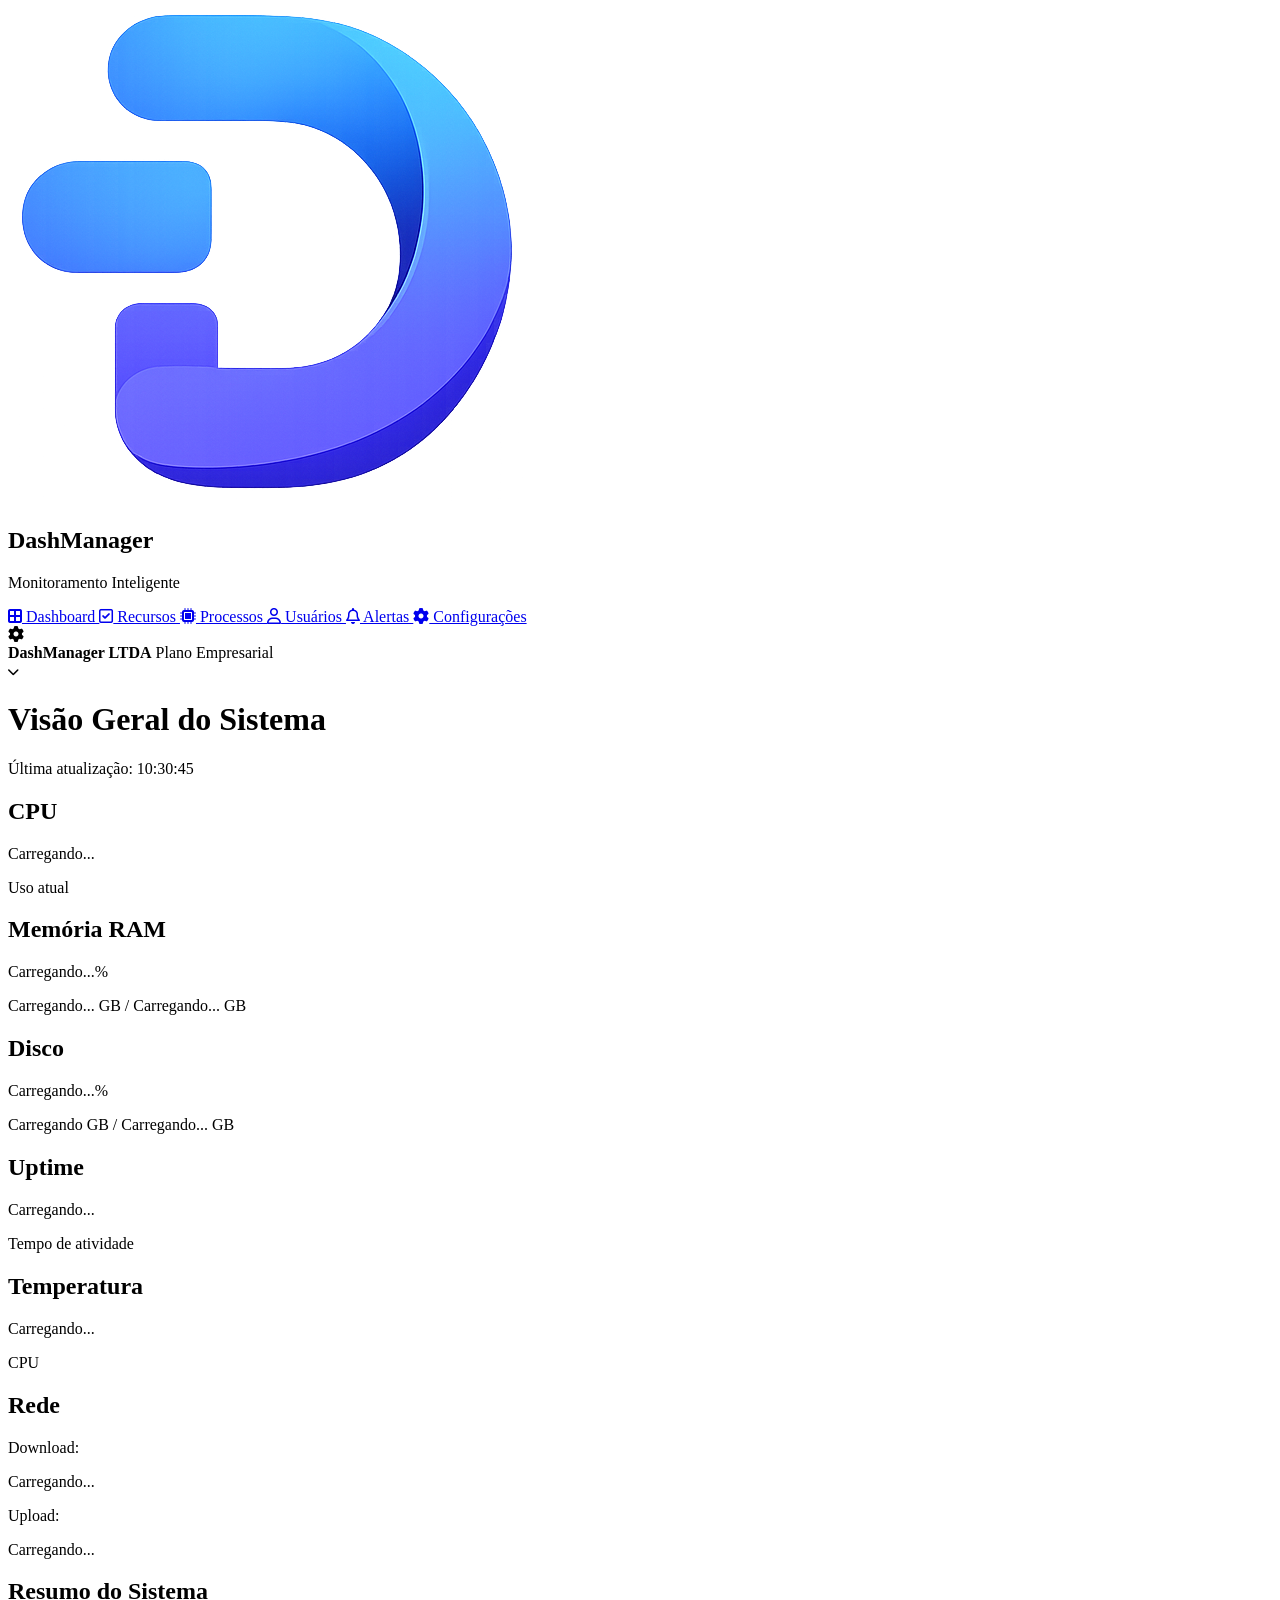
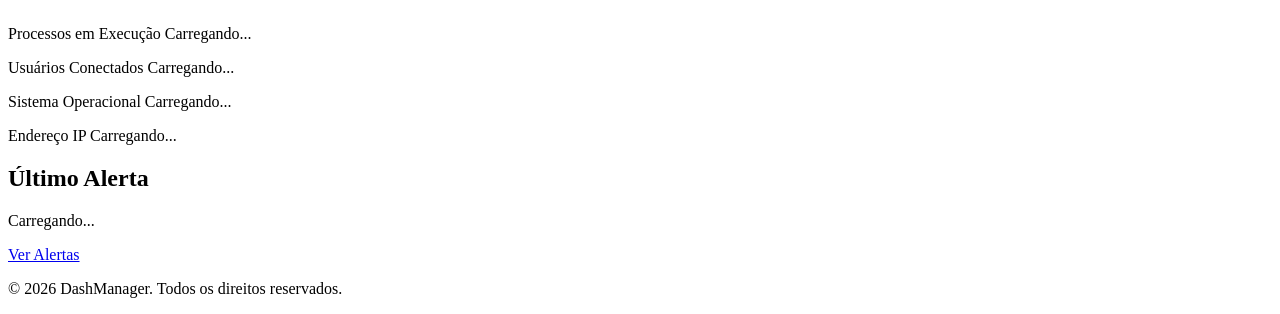
==== Frontend/Dash-Manager/Pages/pg-inicial.html @ f21b5207 "feat: adiciona link para a pagina de processos" ====
<!DOCTYPE html>
<html lang="pt-BR">
<head>
    <meta charset="UTF-8">
    <meta name="viewport" content="width=device-width, initial-scale=1.0">
    <title>Página Inicial</title>
    <link href="https://fonts.googleapis.com/css2?family=Inter:wght@400;500;600;700&display=swap" rel="stylesheet">
    <link href="https://cdnjs.cloudflare.com/ajax/libs/font-awesome/6.0.0/css/all.min.css" rel="stylesheet">
    <link rel="stylesheet" href="../styles/pg-inicial.css">
    <link rel="icon" type="image/x-icon" href="../Images/icondashmanager.ico">
</head>
<body>
    <!-- SIDEBAR (MENU LATERAL) -->
    <aside class="sidebar">
        <div class="logo-container">
            <div class="logo-icon"><img src="../Images/dash-manager-logo.png" alt="Logo-DashManager"></div>
            <div class="logo-text">
                <h1>DashManager</h1>
                <p>Monitoramento Inteligente</p>
            </div>
        </div>
        
        <nav class="nav-menu">
            <a href="pg-inicial.html" class="nav-item active">
                <i class="fa-solid fa-border-all"></i> Dashboard
            </a>
            <a href="#" class="nav-item">
                <i class="fa-regular fa-square-check"></i> Recursos
            </a>
            <a href="pg-processos.html" class="nav-item">
                <i class="fa-solid fa-microchip"></i> Processos
            </a>
            <a href="#" class="nav-item">
                <i class="fa-regular fa-user"></i> Usuários
            </a>
            <!-- MENU ALERTAS ATIVO AQUI -->
            <a href="pg-alertas.html" class="nav-item">
                <i class="fa-regular fa-bell"></i> Alertas
            </a>
            <a href="#" class="nav-item">
                <i class="fa-solid fa-gear"></i> Configurações
            </a>
        </nav>

        <div class="user-profile">
            <i class="fa-solid fa-gear"></i>
            <div>
                <strong>DashManager LTDA</strong>
                <span>Plano Empresarial</span>
            </div>
            <i class="fa-solid fa-chevron-down" style="margin-left: auto; font-size: 12px; color: var(--text-secondary);"></i>
        </div>
    </aside>

    <main class="main-content">
        <header class="main-header">
            <h1>Visão Geral do Sistema</h1>
        </header>

        <div class="top-bar">
        
            <div class="linha"></div>
        
            <p class="atualizacao">
                Última atualização:
                <span id="horaAtualizacao">
                    10:30:45
                </span>
            </p>
        
        </div>

        <section class="container">
            <div class="card">
                <h2 class="title">CPU</h2>
                <p><span id="cpuPercentual">Carregando...</span></p>
                <p>Uso atual</p>
            </div>
            <div class="card">
                <h2 class="title">Memória RAM</h2>
                <p><span id="ramPercentual">Carregando...</span>%</p>
                <p><span id="ramLivre">Carregando...</span> GB / <span id="ramTotal">Carregando...</span> GB</p>
            </div>
            <div class="card">
                <h2 class="title">Disco</h2>
                <p><span id="discoPercentual">Carregando...</span>%</p>
                <p><span id="discoLivre">Carregando</span> GB / <span id="discoTotal">Carregando...</span> GB</p>
            </div>
            <div class="card">
                <h2 class="title">Uptime</h2>
                <p><span id="uptime">Carregando...</span></p>
                <p>Tempo de atividade</p>
            </div>
            <div class="card">
                <h2 class="title">Temperatura</h2>
                <p><span id="temperatura">Carregando...</span></p>
                <p>CPU</p>
            </div>
        </section>

        <section class="container_2">
            <div class="card2">
                <h2 class="title">Rede</h2>
                <p>Download:</p>
                <p><span id="download-Mbps">Carregando...</span></p>
                <p>Upload:</p>
                <p><span id="upload-Mbps">Carregando...</span></p>
            </div>

            <div class="card2">
                <h2 class="title">Resumo do Sistema</h2>
                <p>Processos em Execução <span id="procesos-exec">Carregando...</span></p>
                <p>Usuários Conectados <span id="usuarios-conected">Carregando...</span></p>
                <p>Sistema Operacional <span id="system">Carregando...</span></p>
                <p>Endereço IP <span id="ip">Carregando...</span></p>
            </div>

            <div class="card2">
                <h2 class="title">Último Alerta</h2>
                <p><span id="alert">Carregando...</span></p>
                <a href="pg-alertas.html" class="ver-alertas">Ver Alertas</a>
            </div>
        </section>
        <p class="direitos">© 2026 DashManager. Todos os direitos reservados.</p>
    </main>
    <script src="../Scripts/pg-inicial.js"></script>
</body>
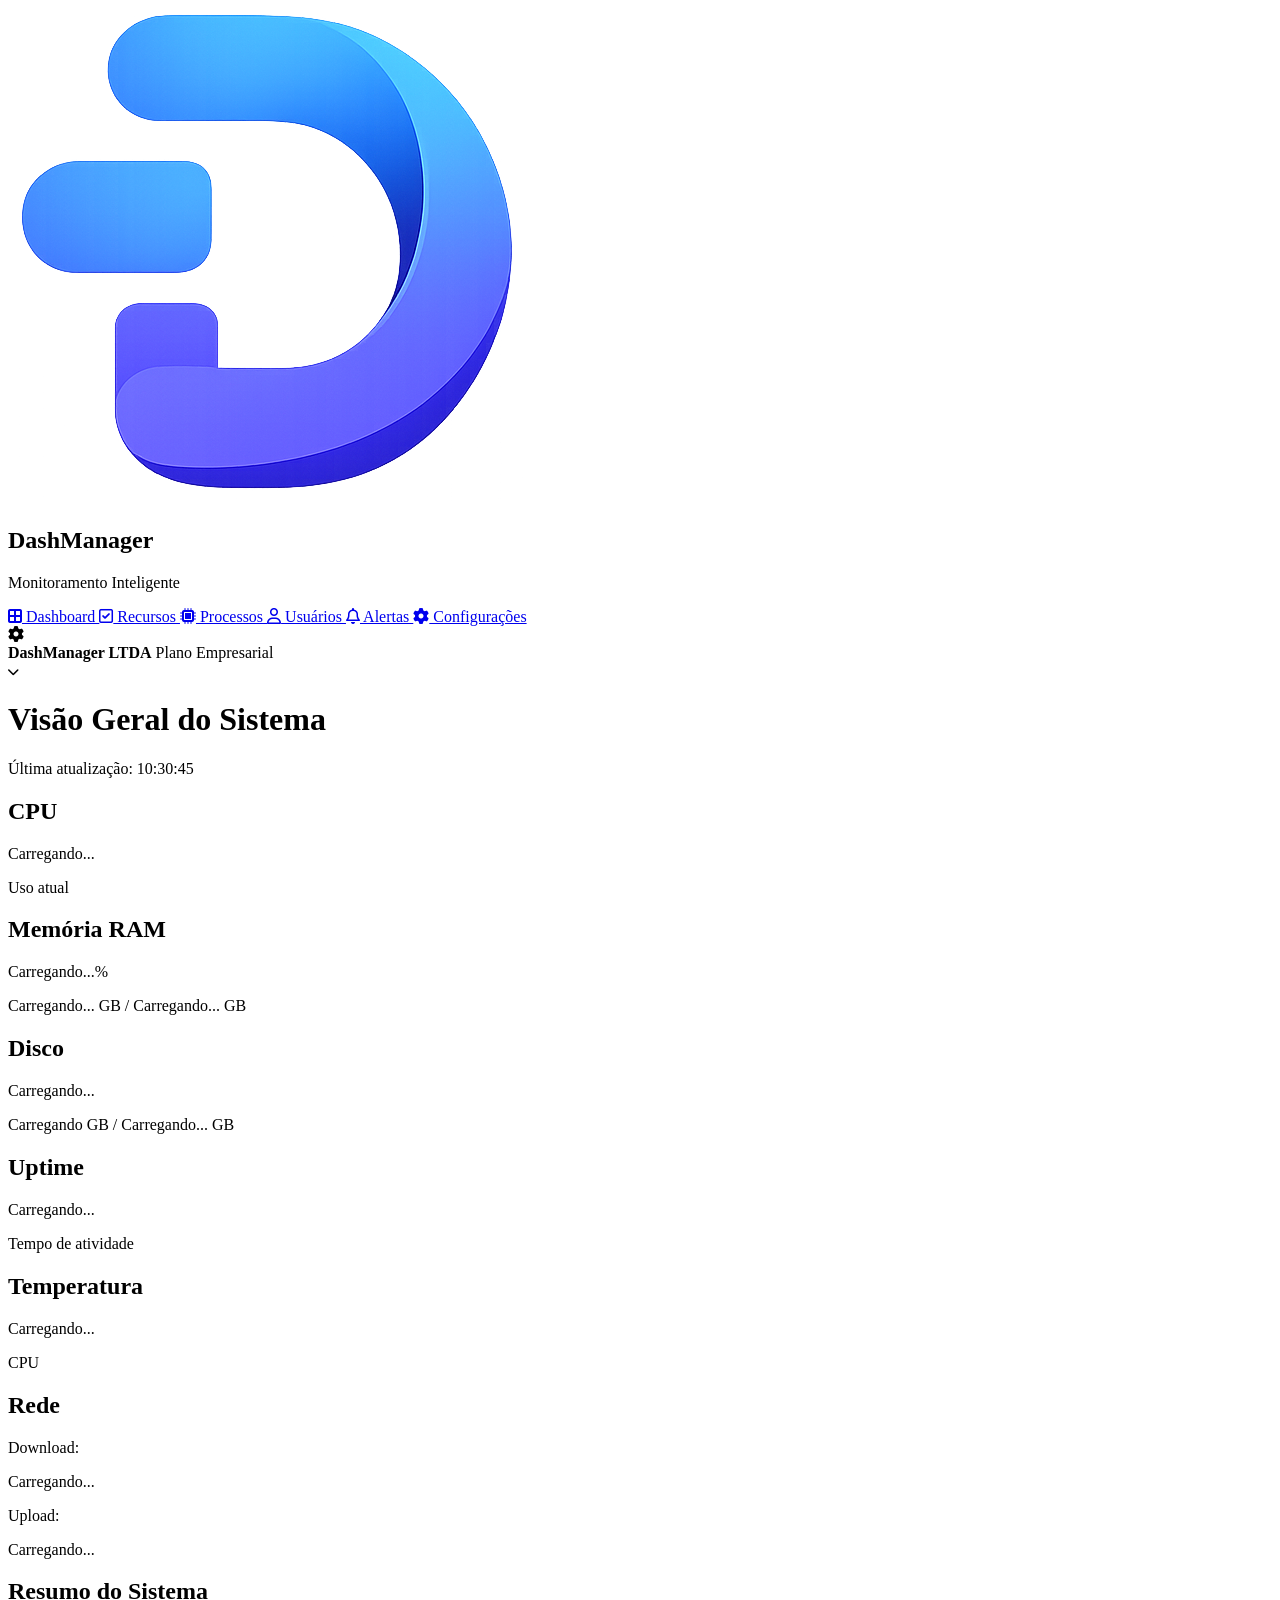
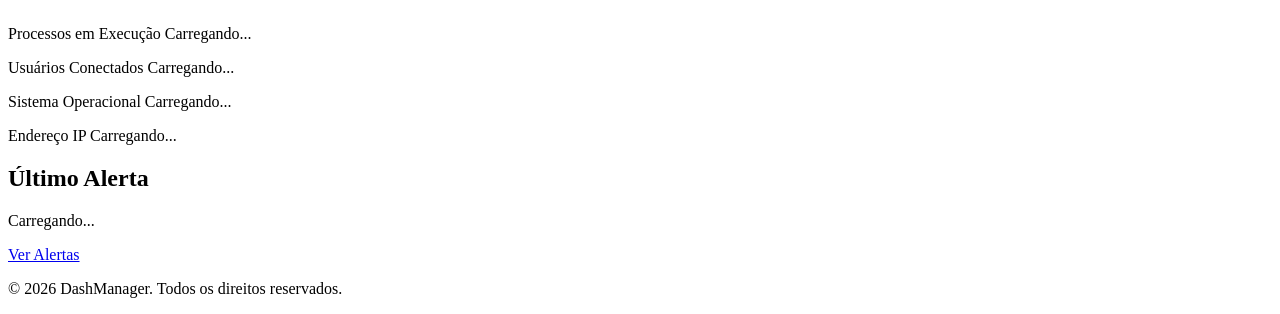
==== commit 1b8b99a9: "feat: meelhora html" ====
--- a/Frontend/Dash-Manager/Pages/pg-inicial.html
+++ b/Frontend/Dash-Manager/Pages/pg-inicial.html
@@ -83,7 +83,7 @@
             </div>
             <div class="card">
                 <h2 class="title">Disco</h2>
-                <p><span id="discoPercentual">Carregando...</span>%</p>
+                <p><span id="discoPercentual">Carregando...</span></p>
                 <p><span id="discoLivre">Carregando</span> GB / <span id="discoTotal">Carregando...</span> GB</p>
             </div>
             <div class="card">
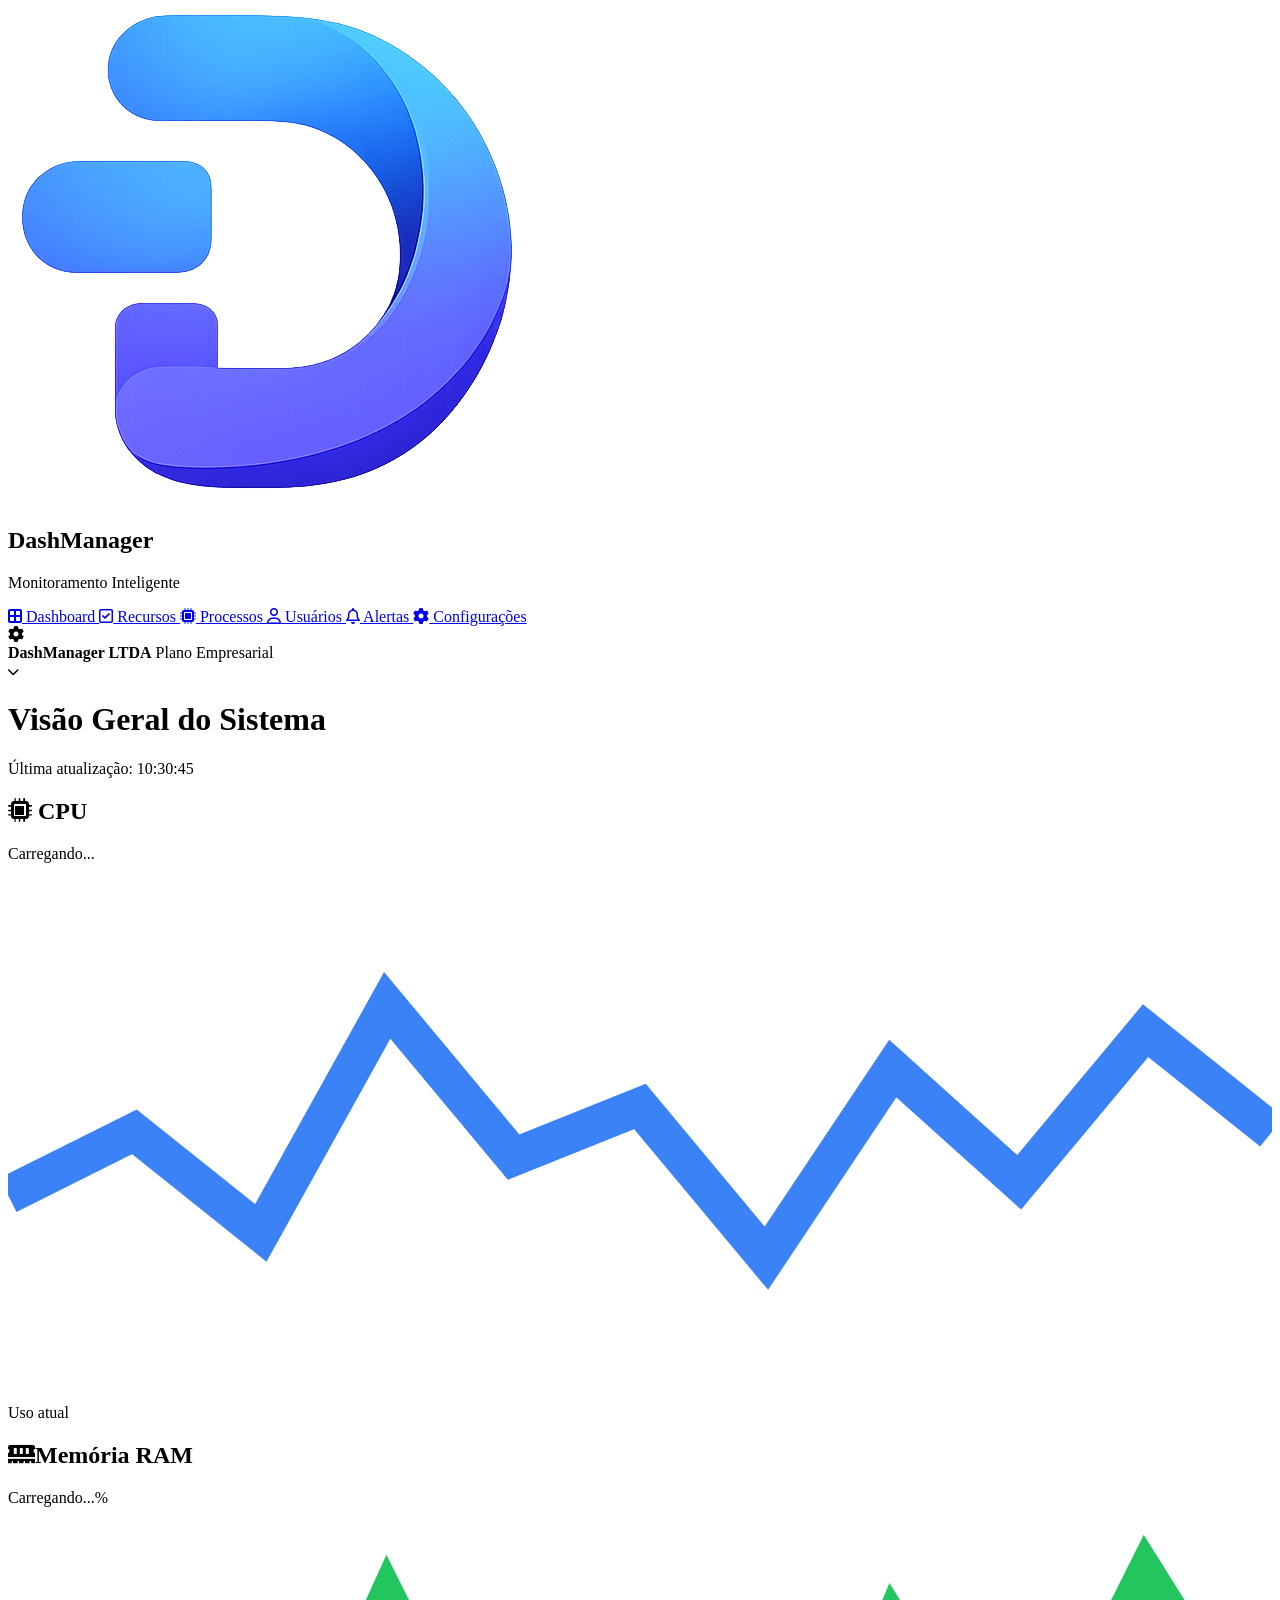
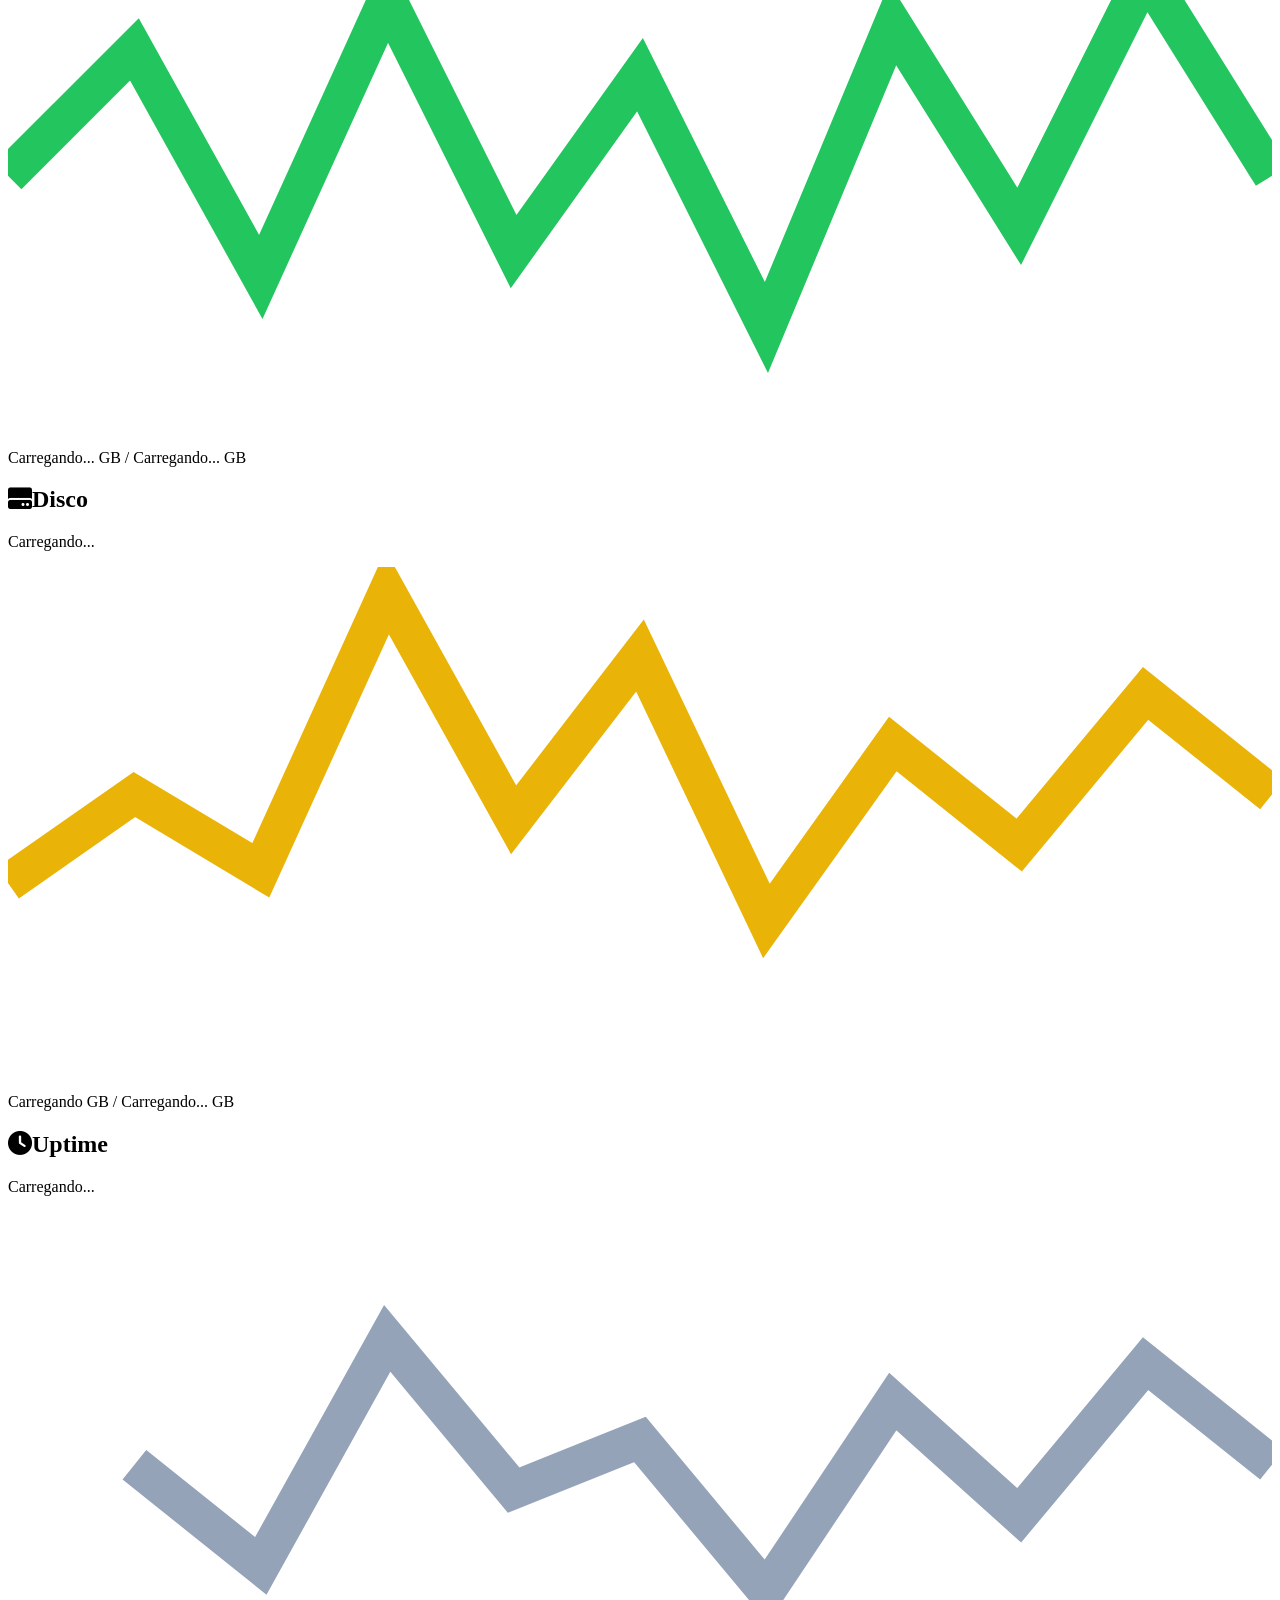
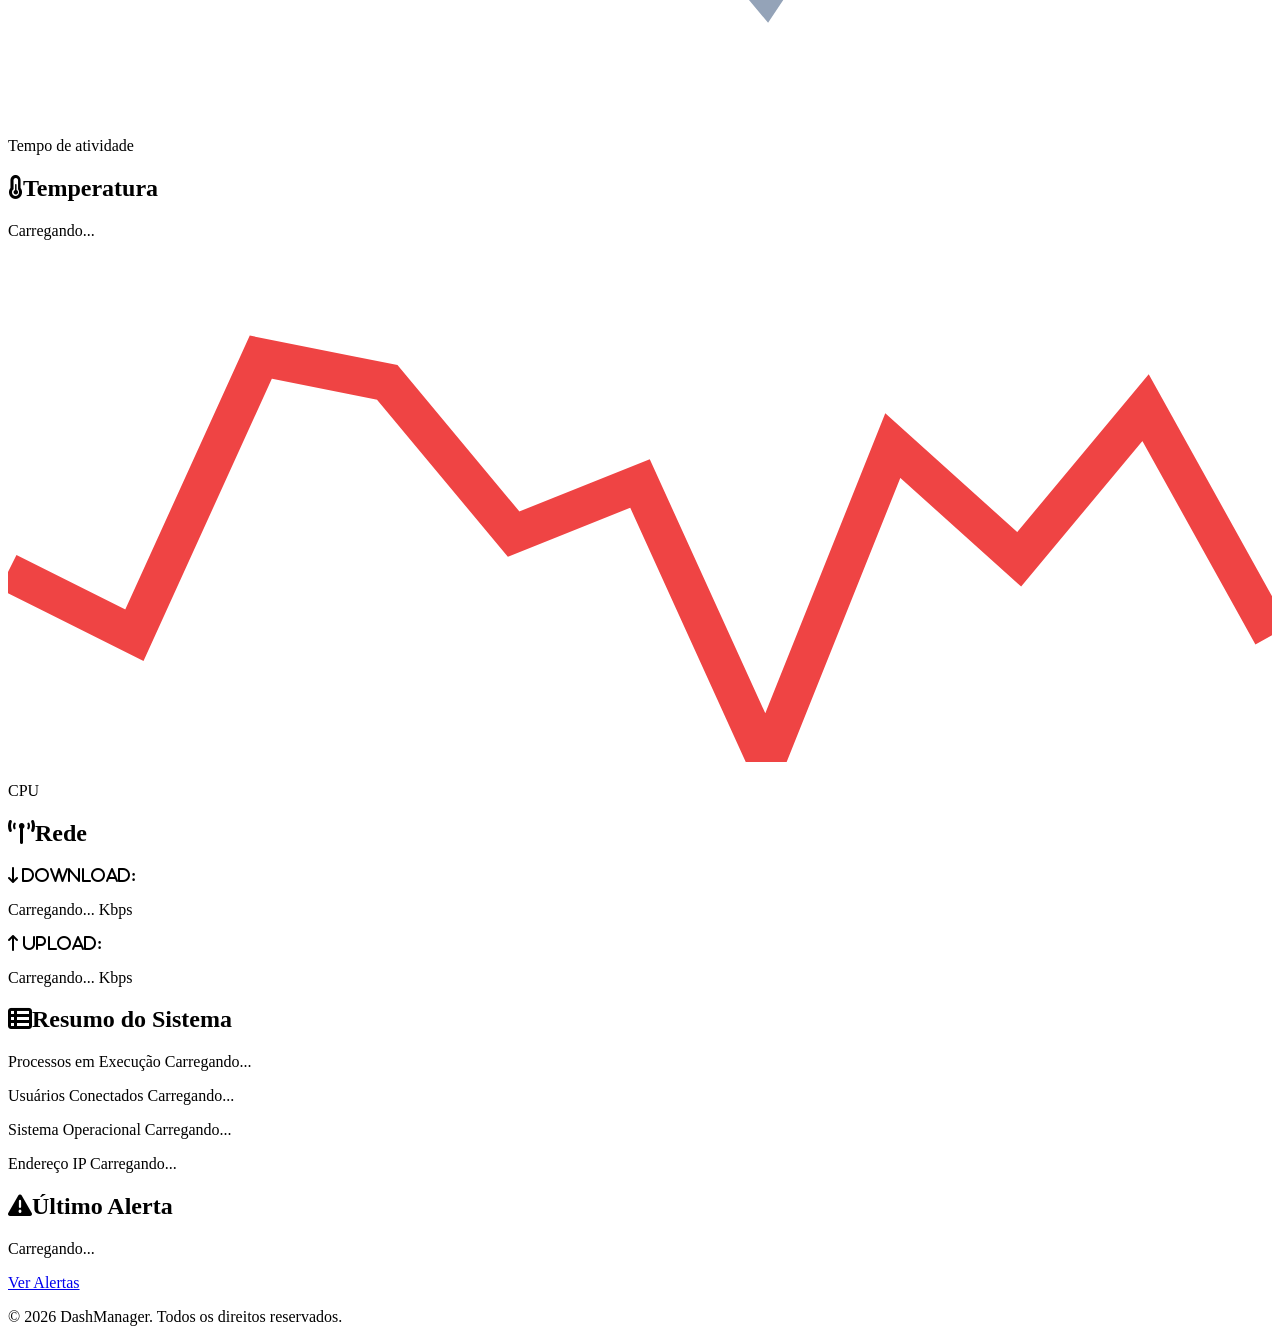
==== commit f91d78b9: "style: melhora estilização da pagina" ====
--- a/Frontend/Dash-Manager/Pages/pg-inicial.html
+++ b/Frontend/Dash-Manager/Pages/pg-inicial.html
@@ -8,6 +8,9 @@
     <link href="https://cdnjs.cloudflare.com/ajax/libs/font-awesome/6.0.0/css/all.min.css" rel="stylesheet">
     <link rel="stylesheet" href="../styles/pg-inicial.css">
     <link rel="icon" type="image/x-icon" href="../Images/icondashmanager.ico">
+    <link rel="preconnect" href="https://fonts.googleapis.com">
+    <link rel="preconnect" href="https://fonts.gstatic.com" crossorigin>
+    <link href="https://fonts.googleapis.com/css2?family=Bebas+Neue&display=swap" rel="stylesheet">
 </head>
 <body>
     <!-- SIDEBAR (MENU LATERAL) -->
@@ -63,7 +66,7 @@
         
             <p class="atualizacao">
                 Última atualização:
-                <span id="horaAtualizacao">
+                <span id="horaAtual">
                     10:30:45
                 </span>
             </p>
@@ -72,43 +75,137 @@
 
         <section class="container">
             <div class="card">
-                <h2 class="title">CPU</h2>
-                <p><span id="cpuPercentual">Carregando...</span></p>
-                <p>Uso atual</p>
-            </div>
-            <div class="card">
-                <h2 class="title">Memória RAM</h2>
-                <p><span id="ramPercentual">Carregando...</span>%</p>
-                <p><span id="ramLivre">Carregando...</span> GB / <span id="ramTotal">Carregando...</span> GB</p>
-            </div>
-            <div class="card">
-                <h2 class="title">Disco</h2>
-                <p><span id="discoPercentual">Carregando...</span></p>
-                <p><span id="discoLivre">Carregando</span> GB / <span id="discoTotal">Carregando...</span> GB</p>
-            </div>
-            <div class="card">
-                <h2 class="title">Uptime</h2>
-                <p><span id="uptime">Carregando...</span></p>
-                <p>Tempo de atividade</p>
-            </div>
-            <div class="card">
-                <h2 class="title">Temperatura</h2>
-                <p><span id="temperatura">Carregando...</span></p>
-                <p>CPU</p>
+                <h2 class="title"><i class="fa-solid fa-microchip"></i> CPU</h2>
+                <p><span class="value" id="cpuPercentual">Carregando...</span></p> 
+
+                <svg class="mini-chart" viewBox="0 0 100 40">
+                    <polyline class="blur-blue" fill="none" stroke="#3b82f6" stroke-width="3" points="
+                            0,25
+                            10,20
+                            20,28
+                            30,10
+                            40,22
+                            50,18
+                            60,30
+                            70,15
+                            80,24
+                            90,12
+                            100,20
+                        " />
+                </svg>
+
+                <p class="sub-title">Uso atual</p>
+                
+                <div class="progress-bar">
+                    <div class="progress-blue" id="cpuBar"></div>
+                </div>
+            </div>
+            <div class="card">
+                <h2 class="title"><i class="fa-solid fa-memory"></i>Memória RAM</h2>
+                <p class="value"><span class="value" id="ramPercentual">Carregando...</span>%</p>
+                <svg class="mini-chart" viewBox="0 0 100 40">
+                    <polyline class="blur-green" fill="none" stroke="#22c55e" stroke-width="3" points="
+                            0,20
+                            10,10
+                            20,28
+                            30,06
+                            40,26
+                            50,12
+                            60,32
+                            70,8
+                            80,24
+                            90,4
+                            100,20
+                        " />
+                </svg>
+                <p class="sub-title"><span id="ramLivre">Carregando...</span> GB / <span id="ramTotal">Carregando...</span> GB</p>
+
+                <div class="progress-bar">
+                    <div class="progress-green" id="ramBar"></div>
+                </div>
+            </div>
+            <div class="card">
+                <h2 class="title"><i class="fa-solid fa-hard-drive"></i>Disco</h2>
+                <p><span class="value" id="discoPercentual">Carregando...</span></p>
+                <svg class="mini-chart" viewBox="0 0 100 40">
+                    <polyline class="blur-yellow" fill="none" stroke="#eab308" stroke-width="3" points="
+                            0,25
+                            10,18
+                            20,24
+                            30,2
+                            40,20
+                            50,7
+                            60,28
+                            70,14
+                            80,22
+                            90,10
+                            100,18
+                        " />
+                </svg>
+                <p class="sub-title"><span id="discoLivre">Carregando</span> GB / <span id="discoTotal">Carregando...</span> GB</p>
+
+                <div class="progress-bar">
+                    <div class="progress-yellow" id="diskBar"></div>
+                </div>
+            </div>
+            <div class="card">
+                <h2 class="title"><i class="fa-solid fa-clock"></i>Uptime</h2>
+                <p><span class="value" id="uptime">Carregando...</span></p>
+                <svg class="mini-chart" viewBox="0 0 100 40">
+                    <polyline class="blur-grey" fill="none" stroke="#94a3b8" stroke-width="3" points="
+                            10,20
+                            20,28
+                            30,10
+                            40,22
+                            50,18
+                            60,30
+                            70,15
+                            80,24
+                            90,12
+                            100,20
+                        " />
+                </svg>
+                <p class="sub-title">Tempo de atividade</p>
+            </div>
+            <div class="card">
+                <h2 class="title"><i class="fa-solid fa-temperature-half"></i>Temperatura</h2>
+                <p><span class="value" id="temperatura">Carregando...</span></p>
+                <svg class="mini-chart" viewBox="0 0 100 40">
+                    <polyline class="blur-red" fill="none" stroke="#ef4444" stroke-width="3" points="
+                            0,25
+                            10,30
+                            20,8
+                            30,10
+                            40,22
+                            50,18
+                            60,40
+                            70,15
+                            80,24
+                            90,12
+                            100,30
+                        " />
+                </svg>
+                <p class="sub-title">CPU</p>
+
+                <div class="progress-bar">
+                    <div class="progress-red" id="tempBar"></div>
+                </div>
             </div>
         </section>
 
         <section class="container_2">
             <div class="card2">
-                <h2 class="title">Rede</h2>
-                <p>Download:</p>
-                <p><span id="download-Mbps">Carregando...</span></p>
-                <p>Upload:</p>
-                <p><span id="upload-Mbps">Carregando...</span></p>
+                <h2 class="title"><i class="fa-solid fa-tower-broadcast"></i>Rede</h2>
+                <div class="network-item">
+                <p class="rede-blue"><i class="fa-solid fa-arrow-down-long">  Download: </i></p>
+                <p><span id="download-Mbps">Carregando...</span> Kbps</p></div>
+
+                <div class="span"><p class="rede-green"><i class="fa-solid fa-arrow-up-long">  Upload: </i></p>
+                <p><span id="upload-Mbps">Carregando...</span> Kbps</p></div>
             </div>
 
             <div class="card2">
-                <h2 class="title">Resumo do Sistema</h2>
+                <h2 class="title"><i class="fa-solid fa-table-list"></i>Resumo do Sistema</h2>
                 <p>Processos em Execução <span id="procesos-exec">Carregando...</span></p>
                 <p>Usuários Conectados <span id="usuarios-conected">Carregando...</span></p>
                 <p>Sistema Operacional <span id="system">Carregando...</span></p>
@@ -116,7 +213,7 @@
             </div>
 
             <div class="card2">
-                <h2 class="title">Último Alerta</h2>
+                <h2 class="title"><i class="fa-solid fa-triangle-exclamation"></i>Último Alerta</h2>
                 <p><span id="alert">Carregando...</span></p>
                 <a href="pg-alertas.html" class="ver-alertas">Ver Alertas</a>
             </div>
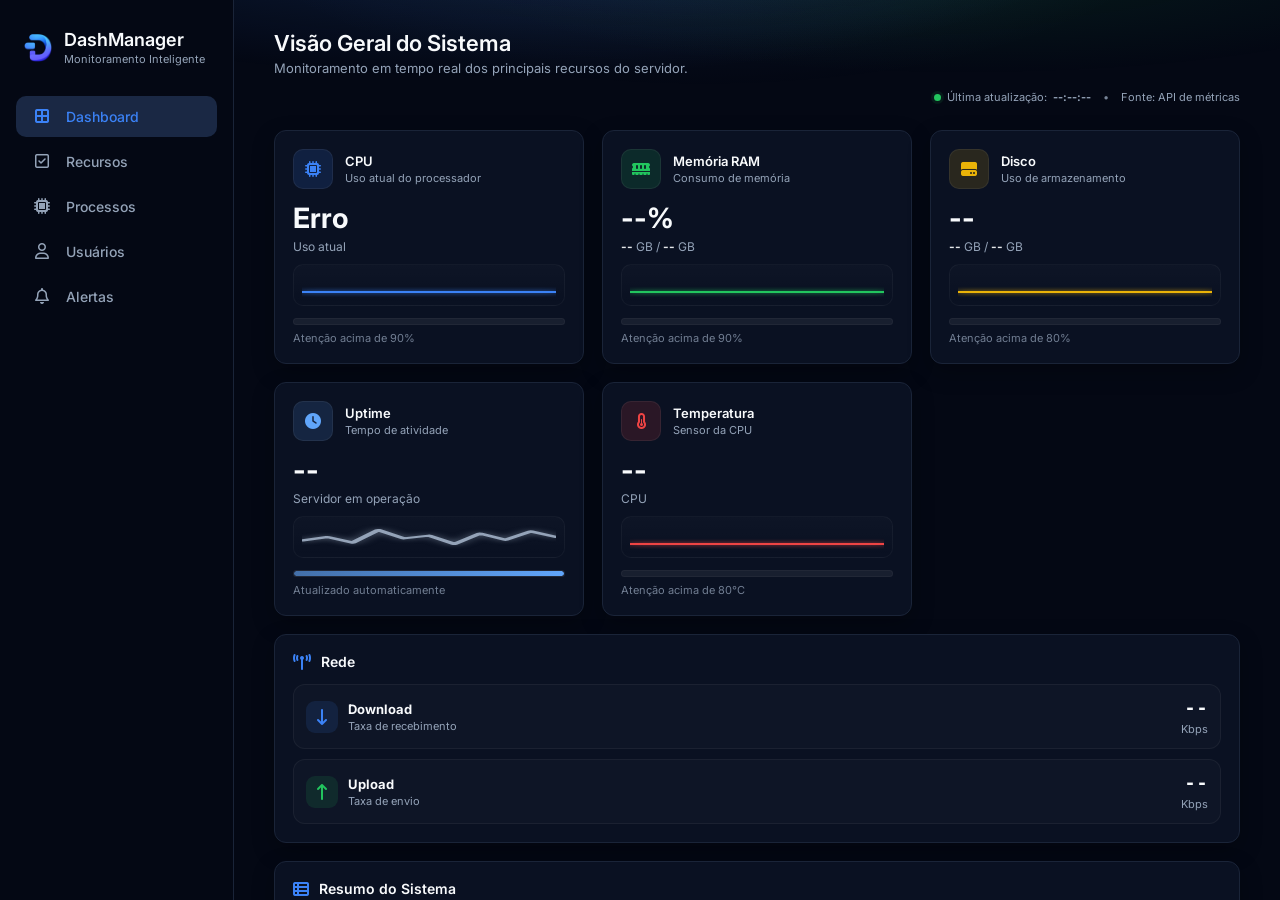
==== commit c64ae233: "Padronização geral" ====
--- a/Frontend/Dash-Manager/Pages/pg-inicial.html
+++ b/Frontend/Dash-Manager/Pages/pg-inicial.html
@@ -1,224 +1,346 @@
 <!DOCTYPE html>
 <html lang="pt-BR">
 <head>
-    <meta charset="UTF-8">
-    <meta name="viewport" content="width=device-width, initial-scale=1.0">
-    <title>Página Inicial</title>
-    <link href="https://fonts.googleapis.com/css2?family=Inter:wght@400;500;600;700&display=swap" rel="stylesheet">
-    <link href="https://cdnjs.cloudflare.com/ajax/libs/font-awesome/6.0.0/css/all.min.css" rel="stylesheet">
-    <link rel="stylesheet" href="../styles/pg-inicial.css">
-    <link rel="icon" type="image/x-icon" href="../Images/icondashmanager.ico">
-    <link rel="preconnect" href="https://fonts.googleapis.com">
-    <link rel="preconnect" href="https://fonts.gstatic.com" crossorigin>
-    <link href="https://fonts.googleapis.com/css2?family=Bebas+Neue&display=swap" rel="stylesheet">
+  <meta charset="UTF-8" />
+  <meta name="viewport" content="width=device-width, initial-scale=1.0" />
+
+  <title>Dashboard | DashManager</title>
+
+  <link rel="preconnect" href="https://fonts.googleapis.com" />
+  <link rel="preconnect" href="https://fonts.gstatic.com" crossorigin />
+  <link href="https://fonts.googleapis.com/css2?family=Inter:wght@400;500;600;700&display=swap" rel="stylesheet" />
+
+  <link rel="stylesheet" href="https://cdnjs.cloudflare.com/ajax/libs/font-awesome/6.5.0/css/all.min.css" />
+
+  <link rel="stylesheet" href="../Styles/pg-inicial.css" />
+  <link rel="icon" type="image/x-icon" href="../Images/icondashmanager.ico" />
 </head>
+
 <body>
-    <!-- SIDEBAR (MENU LATERAL) -->
-    <aside class="sidebar">
-        <div class="logo-container">
-            <div class="logo-icon"><img src="../Images/dash-manager-logo.png" alt="Logo-DashManager"></div>
-            <div class="logo-text">
-                <h1>DashManager</h1>
-                <p>Monitoramento Inteligente</p>
+  <!-- SIDEBAR -->
+  <aside class="sidebar">
+    <div class="logo-container">
+      <div class="logo-icon">
+        <img src="../Images/dash-manager-logo.png" alt="Logo-DashManager" />
+      </div>
+
+      <div class="logo-text">
+        <h1>DashManager</h1>
+        <p>Monitoramento Inteligente</p>
+      </div>
+    </div>
+
+    <nav class="nav-menu">
+      <a href="pg-inicial.html" class="nav-item active">
+        <i class="fa-solid fa-border-all"></i>
+        Dashboard
+      </a>
+
+      <a href="#" class="nav-item">
+        <i class="fa-regular fa-square-check"></i>
+        Recursos
+      </a>
+
+      <a href="pg-processos.html" class="nav-item">
+        <i class="fa-solid fa-microchip"></i>
+        Processos
+      </a>
+
+      <a href="pg-usuarios.html" class="nav-item">
+        <i class="fa-regular fa-user"></i>
+        Usuários
+      </a>
+
+      <a href="pg-alertas.html" class="nav-item">
+        <i class="fa-regular fa-bell"></i>
+        Alertas
+      </a>
+    </nav>
+  </aside>
+
+  <!-- MAIN -->
+  <main class="main-content">
+    <header class="header">
+      <div class="page-title">
+        <h1>Visão Geral do Sistema</h1>
+        <p>Monitoramento em tempo real dos principais recursos do servidor.</p>
+      </div>
+    </header>
+
+    <div class="last-update">
+      <span class="dot"></span>
+      <span>Última atualização:</span>
+      <strong id="horaAtual">--:--:--</strong>
+      <span class="sep">•</span>
+      <span>Fonte: API de métricas</span>
+    </div>
+
+    <!-- KPI CARDS -->
+    <section class="kpi-grid" aria-label="Indicadores principais">
+      <article class="kpi-card">
+        <div class="kpi-top">
+          <div class="kpi-icon blue">
+            <i class="fa-solid fa-microchip"></i>
+          </div>
+
+          <div class="kpi-meta">
+            <h3>CPU</h3>
+            <p>Uso atual do processador</p>
+          </div>
+        </div>
+
+        <div class="kpi-value">
+          <span id="cpuPercentual">Carregando...</span>
+          <small class="kpi-sub">Uso atual</small>
+        </div>
+
+        <div class="mini-chart-wrap">
+          <svg class="mini-chart" viewBox="0 0 100 40" preserveAspectRatio="none">
+            <polyline id="cpuChartLine" class="chart-line blue-line" fill="none" points="0,30 20,30 40,30 60,30 80,30 100,30"></polyline>
+          </svg>
+        </div>
+
+        <div class="kpi-progress">
+          <div class="bar">
+            <div class="fill blue" id="cpuBar" style="width:0%"></div>
+          </div>
+          <span class="hint">Atenção acima de 90%</span>
+        </div>
+      </article>
+
+      <article class="kpi-card">
+        <div class="kpi-top">
+          <div class="kpi-icon green">
+            <i class="fa-solid fa-memory"></i>
+          </div>
+
+          <div class="kpi-meta">
+            <h3>Memória RAM</h3>
+            <p>Consumo de memória</p>
+          </div>
+        </div>
+
+        <div class="kpi-value">
+          <span><span id="ramPercentual">Carregando...</span>%</span>
+          <small class="kpi-sub">
+            <strong id="ramLivre">--</strong> GB / <strong id="ramTotal">--</strong> GB
+          </small>
+        </div>
+
+        <div class="mini-chart-wrap">
+          <svg class="mini-chart" viewBox="0 0 100 40" preserveAspectRatio="none">
+            <polyline id="ramChartLine" class="chart-line green-line" fill="none" points="0,30 20,30 40,30 60,30 80,30 100,30"></polyline>
+          </svg>
+        </div>
+
+        <div class="kpi-progress">
+          <div class="bar">
+            <div class="fill green" id="ramBar" style="width:0%"></div>
+          </div>
+          <span class="hint">Atenção acima de 90%</span>
+        </div>
+      </article>
+
+      <article class="kpi-card">
+        <div class="kpi-top">
+          <div class="kpi-icon yellow">
+            <i class="fa-solid fa-hard-drive"></i>
+          </div>
+
+          <div class="kpi-meta">
+            <h3>Disco</h3>
+            <p>Uso de armazenamento</p>
+          </div>
+        </div>
+
+        <div class="kpi-value">
+          <span id="discoPercentual">Carregando...</span>
+          <small class="kpi-sub">
+            <strong id="discoLivre">--</strong> GB / <strong id="discoTotal">--</strong> GB
+          </small>
+        </div>
+
+        <div class="mini-chart-wrap">
+          <svg class="mini-chart" viewBox="0 0 100 40" preserveAspectRatio="none">
+            <polyline id="diskChartLine" class="chart-line yellow-line" fill="none" points="0,30 20,30 40,30 60,30 80,30 100,30"></polyline>
+          </svg>
+        </div>
+
+        <div class="kpi-progress">
+          <div class="bar">
+            <div class="fill yellow" id="diskBar" style="width:0%"></div>
+          </div>
+          <span class="hint">Atenção acima de 80%</span>
+        </div>
+      </article>
+
+      <article class="kpi-card">
+        <div class="kpi-top">
+          <div class="kpi-icon blue2">
+            <i class="fa-solid fa-clock"></i>
+          </div>
+
+          <div class="kpi-meta">
+            <h3>Uptime</h3>
+            <p>Tempo de atividade</p>
+          </div>
+        </div>
+
+        <div class="kpi-value">
+          <span id="uptime">Carregando...</span>
+          <small class="kpi-sub">Servidor em operação</small>
+        </div>
+
+        <div class="mini-chart-wrap">
+          <svg class="mini-chart" viewBox="0 0 100 40" preserveAspectRatio="none">
+            <polyline class="chart-line muted-line" fill="none" points="0,25 10,20 20,28 30,10 40,22 50,18 60,30 70,15 80,24 90,12 100,20"></polyline>
+          </svg>
+        </div>
+
+        <div class="kpi-progress">
+          <div class="bar">
+            <div class="fill blue2" style="width:100%"></div>
+          </div>
+          <span class="hint">Atualizado automaticamente</span>
+        </div>
+      </article>
+
+      <article class="kpi-card">
+        <div class="kpi-top">
+          <div class="kpi-icon danger">
+            <i class="fa-solid fa-temperature-half"></i>
+          </div>
+
+          <div class="kpi-meta">
+            <h3>Temperatura</h3>
+            <p>Sensor da CPU</p>
+          </div>
+        </div>
+
+        <div class="kpi-value">
+          <span id="temperatura">Carregando...</span>
+          <small class="kpi-sub">CPU</small>
+        </div>
+
+        <div class="mini-chart-wrap">
+          <svg class="mini-chart" viewBox="0 0 100 40" preserveAspectRatio="none">
+            <polyline id="tempChartLine" class="chart-line red-line" fill="none" points="0,30 20,30 40,30 60,30 80,30 100,30"></polyline>
+          </svg>
+        </div>
+
+        <div class="kpi-progress">
+          <div class="bar">
+            <div class="fill danger" id="tempBar" style="width:0%"></div>
+          </div>
+          <span class="hint">Atenção acima de 80°C</span>
+        </div>
+      </article>
+    </section>
+
+    <!-- GRID INFERIOR -->
+    <section class="lower-grid">
+      <article class="card">
+        <div class="card-header">
+          <div class="card-title">
+            <i class="fa-solid fa-tower-broadcast"></i>
+            <h3>Rede</h3>
+          </div>
+        </div>
+
+        <div class="network-list">
+          <div class="network-item">
+            <div class="network-left">
+              <i class="fa-solid fa-arrow-down-long blue-text"></i>
+              <div>
+                <strong>Download</strong>
+                <span>Taxa de recebimento</span>
+              </div>
             </div>
-        </div>
-        
-        <nav class="nav-menu">
-            <a href="pg-inicial.html" class="nav-item active">
-                <i class="fa-solid fa-border-all"></i> Dashboard
-            </a>
-            <a href="#" class="nav-item">
-                <i class="fa-regular fa-square-check"></i> Recursos
-            </a>
-            <a href="pg-processos.html" class="nav-item">
-                <i class="fa-solid fa-microchip"></i> Processos
-            </a>
-            <a href="#" class="nav-item">
-                <i class="fa-regular fa-user"></i> Usuários
-            </a>
-            <!-- MENU ALERTAS ATIVO AQUI -->
-            <a href="pg-alertas.html" class="nav-item">
-                <i class="fa-regular fa-bell"></i> Alertas
-            </a>
-            <a href="#" class="nav-item">
-                <i class="fa-solid fa-gear"></i> Configurações
-            </a>
-        </nav>
-
-        <div class="user-profile">
-            <i class="fa-solid fa-gear"></i>
-            <div>
-                <strong>DashManager LTDA</strong>
-                <span>Plano Empresarial</span>
+
+            <div class="network-value">
+              <strong id="download-Mbps">Carregando...</strong>
+              <span>Kbps</span>
             </div>
-            <i class="fa-solid fa-chevron-down" style="margin-left: auto; font-size: 12px; color: var(--text-secondary);"></i>
-        </div>
-    </aside>
-
-    <main class="main-content">
-        <header class="main-header">
-            <h1>Visão Geral do Sistema</h1>
-        </header>
-
-        <div class="top-bar">
-        
-            <div class="linha"></div>
-        
-            <p class="atualizacao">
-                Última atualização:
-                <span id="horaAtual">
-                    10:30:45
-                </span>
-            </p>
-        
-        </div>
-
-        <section class="container">
-            <div class="card">
-                <h2 class="title"><i class="fa-solid fa-microchip"></i> CPU</h2>
-                <p><span class="value" id="cpuPercentual">Carregando...</span></p> 
-
-                <svg class="mini-chart" viewBox="0 0 100 40">
-                    <polyline class="blur-blue" fill="none" stroke="#3b82f6" stroke-width="3" points="
-                            0,25
-                            10,20
-                            20,28
-                            30,10
-                            40,22
-                            50,18
-                            60,30
-                            70,15
-                            80,24
-                            90,12
-                            100,20
-                        " />
-                </svg>
-
-                <p class="sub-title">Uso atual</p>
-                
-                <div class="progress-bar">
-                    <div class="progress-blue" id="cpuBar"></div>
-                </div>
+          </div>
+
+          <div class="network-item">
+            <div class="network-left">
+              <i class="fa-solid fa-arrow-up-long green-text"></i>
+              <div>
+                <strong>Upload</strong>
+                <span>Taxa de envio</span>
+              </div>
             </div>
-            <div class="card">
-                <h2 class="title"><i class="fa-solid fa-memory"></i>Memória RAM</h2>
-                <p class="value"><span class="value" id="ramPercentual">Carregando...</span>%</p>
-                <svg class="mini-chart" viewBox="0 0 100 40">
-                    <polyline class="blur-green" fill="none" stroke="#22c55e" stroke-width="3" points="
-                            0,20
-                            10,10
-                            20,28
-                            30,06
-                            40,26
-                            50,12
-                            60,32
-                            70,8
-                            80,24
-                            90,4
-                            100,20
-                        " />
-                </svg>
-                <p class="sub-title"><span id="ramLivre">Carregando...</span> GB / <span id="ramTotal">Carregando...</span> GB</p>
-
-                <div class="progress-bar">
-                    <div class="progress-green" id="ramBar"></div>
-                </div>
+
+            <div class="network-value">
+              <strong id="upload-Mbps">Carregando...</strong>
+              <span>Kbps</span>
             </div>
-            <div class="card">
-                <h2 class="title"><i class="fa-solid fa-hard-drive"></i>Disco</h2>
-                <p><span class="value" id="discoPercentual">Carregando...</span></p>
-                <svg class="mini-chart" viewBox="0 0 100 40">
-                    <polyline class="blur-yellow" fill="none" stroke="#eab308" stroke-width="3" points="
-                            0,25
-                            10,18
-                            20,24
-                            30,2
-                            40,20
-                            50,7
-                            60,28
-                            70,14
-                            80,22
-                            90,10
-                            100,18
-                        " />
-                </svg>
-                <p class="sub-title"><span id="discoLivre">Carregando</span> GB / <span id="discoTotal">Carregando...</span> GB</p>
-
-                <div class="progress-bar">
-                    <div class="progress-yellow" id="diskBar"></div>
-                </div>
-            </div>
-            <div class="card">
-                <h2 class="title"><i class="fa-solid fa-clock"></i>Uptime</h2>
-                <p><span class="value" id="uptime">Carregando...</span></p>
-                <svg class="mini-chart" viewBox="0 0 100 40">
-                    <polyline class="blur-grey" fill="none" stroke="#94a3b8" stroke-width="3" points="
-                            10,20
-                            20,28
-                            30,10
-                            40,22
-                            50,18
-                            60,30
-                            70,15
-                            80,24
-                            90,12
-                            100,20
-                        " />
-                </svg>
-                <p class="sub-title">Tempo de atividade</p>
-            </div>
-            <div class="card">
-                <h2 class="title"><i class="fa-solid fa-temperature-half"></i>Temperatura</h2>
-                <p><span class="value" id="temperatura">Carregando...</span></p>
-                <svg class="mini-chart" viewBox="0 0 100 40">
-                    <polyline class="blur-red" fill="none" stroke="#ef4444" stroke-width="3" points="
-                            0,25
-                            10,30
-                            20,8
-                            30,10
-                            40,22
-                            50,18
-                            60,40
-                            70,15
-                            80,24
-                            90,12
-                            100,30
-                        " />
-                </svg>
-                <p class="sub-title">CPU</p>
-
-                <div class="progress-bar">
-                    <div class="progress-red" id="tempBar"></div>
-                </div>
-            </div>
-        </section>
-
-        <section class="container_2">
-            <div class="card2">
-                <h2 class="title"><i class="fa-solid fa-tower-broadcast"></i>Rede</h2>
-                <div class="network-item">
-                <p class="rede-blue"><i class="fa-solid fa-arrow-down-long">  Download: </i></p>
-                <p><span id="download-Mbps">Carregando...</span> Kbps</p></div>
-
-                <div class="span"><p class="rede-green"><i class="fa-solid fa-arrow-up-long">  Upload: </i></p>
-                <p><span id="upload-Mbps">Carregando...</span> Kbps</p></div>
-            </div>
-
-            <div class="card2">
-                <h2 class="title"><i class="fa-solid fa-table-list"></i>Resumo do Sistema</h2>
-                <p>Processos em Execução <span id="procesos-exec">Carregando...</span></p>
-                <p>Usuários Conectados <span id="usuarios-conected">Carregando...</span></p>
-                <p>Sistema Operacional <span id="system">Carregando...</span></p>
-                <p>Endereço IP <span id="ip">Carregando...</span></p>
-            </div>
-
-            <div class="card2">
-                <h2 class="title"><i class="fa-solid fa-triangle-exclamation"></i>Último Alerta</h2>
-                <p><span id="alert">Carregando...</span></p>
-                <a href="pg-alertas.html" class="ver-alertas">Ver Alertas</a>
-            </div>
-        </section>
-        <p class="direitos">© 2026 DashManager. Todos os direitos reservados.</p>
-    </main>
-    <script src="../Scripts/pg-inicial.js"></script>
-</body>+          </div>
+        </div>
+      </article>
+
+      <article class="card">
+        <div class="card-header">
+          <div class="card-title">
+            <i class="fa-solid fa-table-list"></i>
+            <h3>Resumo do Sistema</h3>
+          </div>
+        </div>
+
+        <div class="kv-grid">
+          <div class="kv">
+            <span>Processos em execução</span>
+            <strong id="procesos-exec">Carregando...</strong>
+          </div>
+
+          <div class="kv">
+            <span>Usuários conectados</span>
+            <strong id="usuarios-conectados">Carregando...</strong>
+          </div>
+
+          <div class="kv">
+            <span>Sistema operacional</span>
+            <strong id="system">Carregando...</strong>
+          </div>
+
+          <div class="kv">
+            <span>Endereço IP</span>
+            <strong id="ip">Carregando...</strong>
+          </div>
+        </div>
+      </article>
+
+      <article class="card alert-card-like">
+        <div class="card-header">
+          <div class="card-title">
+            <i class="fa-solid fa-bell"></i>
+            <h3>Último Alerta</h3>
+          </div>
+        </div>
+
+        <div class="alert-badge" id="alertBadge">
+          <i class="fa-solid fa-circle"></i>
+          <span>Status</span>
+        </div>
+
+        <h4 class="alert-title" id="alert">Carregando...</h4>
+        <p class="alert-desc">
+          O alerta é calculado com base nas métricas recebidas da API.
+        </p>
+
+        <a href="pg-alertas.html" class="btn-link">
+          Ver todos os alertas
+          <i class="fa-solid fa-arrow-right"></i>
+        </a>
+      </article>
+    </section>
+
+    <footer class="footer">
+      <span>© 2026 DashManager. Todos os direitos reservados.</span>
+    </footer>
+  </main>
+
+  <script defer src="../Scripts/pg-inicial.js"></script>
+</body>
+</html>
--- a/Frontend/Dash-Manager/Styles/pg-inicial.css
+++ b/Frontend/Dash-Manager/Styles/pg-inicial.css
@@ -0,0 +1,724 @@
+/* =========================================
+   PG-INICIAL.CSS — DashManager
+   Padronizado com pg-processos.css
+   ========================================= */
+
+/* -------- VARIÁVEIS -------- */
+:root {
+  --bg-main: #040814;
+  --bg-sidebar: #040814;
+  --bg-card: #0A1122;
+  --bg-card-2: #0B142A;
+  --border-color: #1A2438;
+
+  --text-primary: #F8FAFC;
+  --text-secondary: #94A3B8;
+  --text-muted: rgba(148, 163, 184, 0.75);
+
+  --blue: #3B82F6;
+  --blue-2: #60A5FA;
+  --yellow: #EAB308;
+  --green: #22C55E;
+  --danger: #EF4444;
+
+  --danger-bg: rgba(239, 68, 68, 0.15);
+  --warning-bg: rgba(234, 179, 8, 0.15);
+  --green-bg: rgba(34, 197, 94, 0.12);
+  --blue-bg: rgba(59, 130, 246, 0.12);
+
+  --shadow: 0 10px 35px rgba(0, 0, 0, 0.35);
+  --shadow-soft: 0 8px 22px rgba(0, 0, 0, 0.25);
+
+  --radius: 12px;
+  --radius-sm: 10px;
+
+  --focus: 0 0 0 3px rgba(59, 130, 246, 0.25);
+}
+
+/* -------- RESET -------- */
+* {
+  margin: 0;
+  padding: 0;
+  box-sizing: border-box;
+  font-family: "Inter", system-ui, -apple-system, BlinkMacSystemFont, "Segoe UI", Roboto, Arial, sans-serif;
+}
+
+html,
+body {
+  height: 100%;
+}
+
+body {
+  background-color: var(--bg-main);
+  color: var(--text-primary);
+  display: flex;
+  height: 100vh;
+  overflow: hidden;
+}
+
+/* =========================================
+   SIDEBAR
+   ========================================= */
+.sidebar {
+  width: 233.5px;
+  min-width: 233.5px;
+  background-color: var(--bg-sidebar);
+  border-right: 1px solid var(--border-color);
+  display: flex;
+  flex-direction: column;
+}
+
+.logo-container {
+  display: flex;
+  align-items: center;
+  gap: 12px;
+  padding: 30px 24px;
+}
+
+.logo-icon img {
+  width: 28px;
+  height: 28px;
+  cursor: pointer;
+  display: block;
+}
+
+.logo-text h1 {
+  font-size: 18px;
+  font-weight: 600;
+  line-height: 1.1;
+}
+
+.logo-text p {
+  font-size: 11px;
+  color: var(--text-secondary);
+  margin-top: 2px;
+}
+
+.nav-menu {
+  padding: 0 16px;
+  display: flex;
+  flex-direction: column;
+  gap: 4px;
+}
+
+.nav-item {
+  display: flex;
+  align-items: center;
+  gap: 14px;
+  padding: 12px 16px;
+  border-radius: 10px;
+  color: var(--text-secondary);
+  text-decoration: none;
+  font-size: 14px;
+  font-weight: 500;
+  transition: background 0.15s ease, color 0.15s ease, transform 0.15s ease;
+}
+
+.nav-item i {
+  font-size: 16px;
+  width: 20px;
+  text-align: center;
+}
+
+.nav-item.active {
+  background-color: #1A2844;
+  color: var(--blue);
+}
+
+.nav-item:hover:not(.active) {
+  background-color: rgba(255, 255, 255, 0.05);
+  transform: translateY(-1px);
+}
+
+/* =========================================
+   MAIN CONTENT
+   ========================================= */
+.main-content {
+  flex: 1;
+  padding: 30px 40px;
+  overflow-y: auto;
+  position: relative;
+}
+
+/* Glow/gradiente superior igual ao padrão */
+.main-content::before {
+  content: "";
+  position: absolute;
+  top: -120px;
+  left: 0;
+  right: 0;
+  height: 240px;
+  background:
+    radial-gradient(ellipse at 25% 20%, rgba(59,130,246,0.18), transparent 55%),
+    radial-gradient(ellipse at 70% 35%, rgba(34,197,94,0.10), transparent 50%),
+    radial-gradient(ellipse at 45% 10%, rgba(96,165,250,0.10), transparent 60%);
+  pointer-events: none;
+  filter: blur(0.2px);
+}
+
+.header {
+  display: flex;
+  justify-content: space-between;
+  align-items: flex-start;
+  gap: 20px;
+  position: relative;
+  z-index: 1;
+}
+
+.page-title h1 {
+  font-size: 22px;
+  font-weight: 600;
+  margin-bottom: 4px;
+}
+
+.page-title p {
+  color: var(--text-secondary);
+  font-size: 13px;
+}
+
+.last-update {
+  text-align: right;
+  font-size: 11px;
+  color: var(--text-secondary);
+  margin-top: 14px;
+  margin-bottom: 26px;
+  display: flex;
+  align-items: center;
+  justify-content: flex-end;
+  gap: 6px;
+  position: relative;
+  z-index: 1;
+}
+
+.dot {
+  width: 7px;
+  height: 7px;
+  background-color: var(--green);
+  border-radius: 50%;
+  display: inline-block;
+  box-shadow: 0 0 0 3px rgba(34,197,94,0.10);
+}
+
+.sep {
+  opacity: 0.8;
+  margin: 0 6px;
+}
+
+/* =========================================
+   KPI GRID
+   ========================================= */
+.kpi-grid {
+  display: grid;
+  grid-template-columns: repeat(5, minmax(220px, 1fr));
+  gap: 18px;
+  position: relative;
+  z-index: 1;
+}
+
+.kpi-card {
+  background-color: var(--bg-card);
+  border: 1px solid var(--border-color);
+  border-radius: var(--radius);
+  padding: 18px;
+  box-shadow: var(--shadow-soft);
+  transition: transform 0.15s ease, border-color 0.15s ease;
+  overflow: hidden;
+  min-height: 190px;
+}
+
+.kpi-card:hover {
+  transform: translateY(-2px);
+  border-color: rgba(148, 163, 184, 0.32);
+}
+
+.kpi-top {
+  display: flex;
+  gap: 12px;
+  align-items: center;
+  margin-bottom: 12px;
+}
+
+.kpi-icon {
+  width: 40px;
+  height: 40px;
+  border-radius: 10px;
+  display: flex;
+  align-items: center;
+  justify-content: center;
+  border: 1px solid rgba(255,255,255,0.06);
+  flex-shrink: 0;
+}
+
+.kpi-icon i {
+  font-size: 16px;
+}
+
+.kpi-icon.blue {
+  background: rgba(59,130,246,0.14);
+  color: var(--blue);
+}
+
+.kpi-icon.green {
+  background: rgba(34,197,94,0.14);
+  color: var(--green);
+}
+
+.kpi-icon.yellow {
+  background: rgba(234,179,8,0.14);
+  color: var(--yellow);
+}
+
+.kpi-icon.blue2 {
+  background: rgba(96,165,250,0.14);
+  color: var(--blue-2);
+}
+
+.kpi-icon.danger {
+  background: rgba(239,68,68,0.14);
+  color: var(--danger);
+}
+
+.kpi-meta h3 {
+  font-size: 13px;
+  font-weight: 600;
+  margin-bottom: 2px;
+}
+
+.kpi-meta p {
+  font-size: 11px;
+  color: var(--text-secondary);
+}
+
+.kpi-value {
+  display: flex;
+  flex-direction: column;
+  gap: 4px;
+  margin-top: 6px;
+}
+
+.kpi-value > span {
+  font-size: 28px;
+  font-weight: 700;
+  letter-spacing: 0.2px;
+}
+
+.kpi-sub {
+  font-size: 12px;
+  color: var(--text-secondary);
+}
+
+.kpi-sub strong {
+  color: rgba(248,250,252,0.92);
+}
+
+.mini-chart-wrap {
+  margin-top: 10px;
+  height: 42px;
+  border-radius: 10px;
+  background: linear-gradient(180deg, rgba(255,255,255,0.02), rgba(255,255,255,0.00));
+  border: 1px solid rgba(255,255,255,0.04);
+  padding: 6px 8px;
+  overflow: hidden;
+}
+
+.mini-chart {
+  width: 100%;
+  height: 100%;
+  display: block;
+}
+
+.chart-line {
+  stroke-width: 3;
+  stroke-linecap: round;
+  stroke-linejoin: round;
+  transition: points 0.25s ease;
+}
+
+.blue-line {
+  stroke: var(--blue);
+  filter: drop-shadow(0 0 3px rgba(59,130,246,0.85));
+}
+
+.green-line {
+  stroke: var(--green);
+  filter: drop-shadow(0 0 3px rgba(34,197,94,0.85));
+}
+
+.yellow-line {
+  stroke: var(--yellow);
+  filter: drop-shadow(0 0 3px rgba(234,179,8,0.85));
+}
+
+.red-line {
+  stroke: var(--danger);
+  filter: drop-shadow(0 0 3px rgba(239,68,68,0.85));
+}
+
+.muted-line {
+  stroke: var(--text-secondary);
+  filter: drop-shadow(0 0 3px rgba(148,163,184,0.6));
+}
+
+.kpi-progress {
+  margin-top: 12px;
+  display: flex;
+  flex-direction: column;
+  gap: 6px;
+}
+
+.bar {
+  width: 100%;
+  height: 7px;
+  background: rgba(255,255,255,0.06);
+  border-radius: 999px;
+  overflow: hidden;
+  border: 1px solid rgba(255,255,255,0.04);
+}
+
+.fill {
+  height: 100%;
+  width: 0%;
+  border-radius: 999px;
+  transition: width 0.25s ease;
+}
+
+.fill.blue {
+  background: linear-gradient(90deg, rgba(59,130,246,0.6), var(--blue));
+}
+
+.fill.green {
+  background: linear-gradient(90deg, rgba(34,197,94,0.6), var(--green));
+}
+
+.fill.yellow {
+  background: linear-gradient(90deg, rgba(234,179,8,0.6), var(--yellow));
+}
+
+.fill.blue2 {
+  background: linear-gradient(90deg, rgba(96,165,250,0.6), var(--blue-2));
+}
+
+.fill.danger {
+  background: linear-gradient(90deg, rgba(239,68,68,0.6), var(--danger));
+}
+
+.hint {
+  font-size: 11px;
+  color: rgba(148, 163, 184, 0.75);
+}
+
+/* =========================================
+   LOWER GRID
+   ========================================= */
+.lower-grid {
+  margin-top: 18px;
+  display: grid;
+  grid-template-columns: 1fr 1.3fr 0.9fr;
+  gap: 18px;
+  position: relative;
+  z-index: 1;
+}
+
+.card {
+  background: var(--bg-card);
+  border: 1px solid var(--border-color);
+  border-radius: var(--radius);
+  padding: 18px;
+  box-shadow: var(--shadow-soft);
+  overflow: hidden;
+}
+
+.card-header {
+  display: flex;
+  align-items: center;
+  justify-content: space-between;
+  gap: 12px;
+  margin-bottom: 14px;
+}
+
+.card-title {
+  display: flex;
+  align-items: center;
+  gap: 10px;
+}
+
+.card-title i {
+  color: var(--blue);
+  font-size: 16px;
+}
+
+.card-title h3 {
+  font-size: 14px;
+  font-weight: 600;
+}
+
+/* =========================================
+   CARD REDE
+   ========================================= */
+.network-list {
+  display: flex;
+  flex-direction: column;
+  gap: 10px;
+}
+
+.network-item {
+  display: flex;
+  justify-content: space-between;
+  align-items: center;
+  gap: 12px;
+  padding: 12px;
+  border-radius: 12px;
+  border: 1px solid rgba(255,255,255,0.05);
+  background: rgba(255,255,255,0.02);
+}
+
+.network-left {
+  display: flex;
+  align-items: center;
+  gap: 10px;
+  min-width: 0;
+}
+
+.network-left i {
+  width: 32px;
+  height: 32px;
+  border-radius: 9px;
+  display: flex;
+  align-items: center;
+  justify-content: center;
+  flex-shrink: 0;
+}
+
+.network-left .blue-text {
+  color: var(--blue);
+  background: rgba(59,130,246,0.12);
+}
+
+.network-left .green-text {
+  color: var(--green);
+  background: rgba(34,197,94,0.12);
+}
+
+.network-left strong {
+  display: block;
+  font-size: 13px;
+  font-weight: 700;
+}
+
+.network-left span {
+  display: block;
+  font-size: 11px;
+  color: var(--text-secondary);
+  margin-top: 2px;
+}
+
+.network-value {
+  text-align: right;
+  min-width: 90px;
+}
+
+.network-value strong {
+  display: block;
+  font-size: 20px;
+  font-weight: 700;
+  font-family: ui-monospace, SFMono-Regular, Menlo, Monaco, Consolas, "Liberation Mono", monospace;
+}
+
+.network-value span {
+  display: block;
+  font-size: 11px;
+  color: var(--text-secondary);
+  margin-top: 2px;
+}
+
+/* =========================================
+   RESUMO DO SISTEMA
+   ========================================= */
+.kv-grid {
+  display: grid;
+  grid-template-columns: repeat(2, minmax(160px, 1fr));
+  gap: 12px;
+}
+
+.kv {
+  background: rgba(255,255,255,0.02);
+  border: 1px solid rgba(255,255,255,0.05);
+  border-radius: 12px;
+  padding: 10px 12px;
+  display: flex;
+  align-items: baseline;
+  justify-content: space-between;
+  gap: 10px;
+}
+
+.kv span {
+  color: var(--text-secondary);
+  font-size: 12px;
+}
+
+.kv strong {
+  font-size: 12px;
+  font-weight: 700;
+  font-family: ui-monospace, SFMono-Regular, Menlo, Monaco, Consolas, "Liberation Mono", monospace;
+  white-space: nowrap;
+  overflow: hidden;
+  text-overflow: ellipsis;
+}
+
+/* =========================================
+   ÚLTIMO ALERTA
+   ========================================= */
+.alert-card-like .card-title i {
+  color: var(--danger);
+}
+
+.alert-badge {
+  display: inline-flex;
+  align-items: center;
+  gap: 8px;
+  border-radius: 999px;
+  padding: 6px 10px;
+  font-size: 11px;
+  font-weight: 800;
+  width: fit-content;
+  margin-bottom: 12px;
+  border: 1px solid rgba(255,255,255,0.08);
+  background-color: var(--green-bg);
+  color: var(--green);
+  border-color: rgba(34,197,94,0.25);
+}
+
+.alert-badge.warning {
+  background-color: var(--warning-bg);
+  color: var(--yellow);
+  border-color: rgba(234,179,8,0.30);
+}
+
+.alert-badge.critical {
+  background-color: var(--danger-bg);
+  color: var(--danger);
+  border-color: rgba(239,68,68,0.30);
+}
+
+.alert-title {
+  font-size: 16px;
+  font-weight: 700;
+  margin-bottom: 8px;
+}
+
+.alert-desc {
+  font-size: 13px;
+  color: var(--text-secondary);
+  line-height: 1.5;
+  margin-bottom: 16px;
+}
+
+.btn-link {
+  margin-top: 14px;
+  display: inline-flex;
+  align-items: center;
+  justify-content: space-between;
+  gap: 10px;
+  width: 100%;
+  text-decoration: none;
+  color: var(--blue);
+  background: rgba(59,130,246,0.08);
+  border: 1px solid rgba(59,130,246,0.22);
+  padding: 10px 12px;
+  border-radius: 12px;
+  font-size: 13px;
+  font-weight: 700;
+  transition: transform 0.15s ease, background 0.15s ease, border-color 0.15s ease;
+}
+
+.btn-link:hover {
+  transform: translateY(-1px);
+  background: rgba(59,130,246,0.12);
+  border-color: rgba(59,130,246,0.35);
+}
+
+/* =========================================
+   FOOTER
+   ========================================= */
+.footer {
+  margin-top: 18px;
+  padding: 16px 0 4px;
+  color: rgba(148,163,184,0.7);
+  font-size: 12px;
+  text-align: center;
+  position: relative;
+  z-index: 1;
+}
+
+/* =========================================
+   SCROLLBAR
+   ========================================= */
+.main-content::-webkit-scrollbar {
+  width: 10px;
+}
+
+.main-content::-webkit-scrollbar-thumb {
+  background: rgba(148,163,184,0.18);
+  border-radius: 999px;
+}
+
+.main-content::-webkit-scrollbar-track {
+  background: rgba(255,255,255,0.03);
+}
+
+/* =========================================
+   RESPONSIVO
+   ========================================= */
+@media (max-width: 1400px) {
+  .kpi-grid {
+    grid-template-columns: repeat(3, minmax(220px, 1fr));
+  }
+
+  .lower-grid {
+    grid-template-columns: 1fr;
+  }
+}
+
+@media (max-width: 1100px) {
+  .main-content {
+    padding: 24px 22px;
+  }
+
+  .kpi-grid {
+    grid-template-columns: repeat(2, minmax(220px, 1fr));
+  }
+
+  .kv-grid {
+    grid-template-columns: 1fr;
+  }
+}
+
+@media (max-width: 860px) {
+  body {
+    overflow: auto;
+    height: auto;
+  }
+
+  .sidebar {
+    display: none;
+  }
+
+  .main-content {
+    padding: 20px 16px;
+  }
+
+  .header {
+    flex-direction: column;
+    align-items: flex-start;
+  }
+
+  .last-update {
+    justify-content: flex-start;
+    text-align: left;
+    flex-wrap: wrap;
+  }
+
+  .kpi-grid {
+    grid-template-columns: 1fr;
+  }
+}
